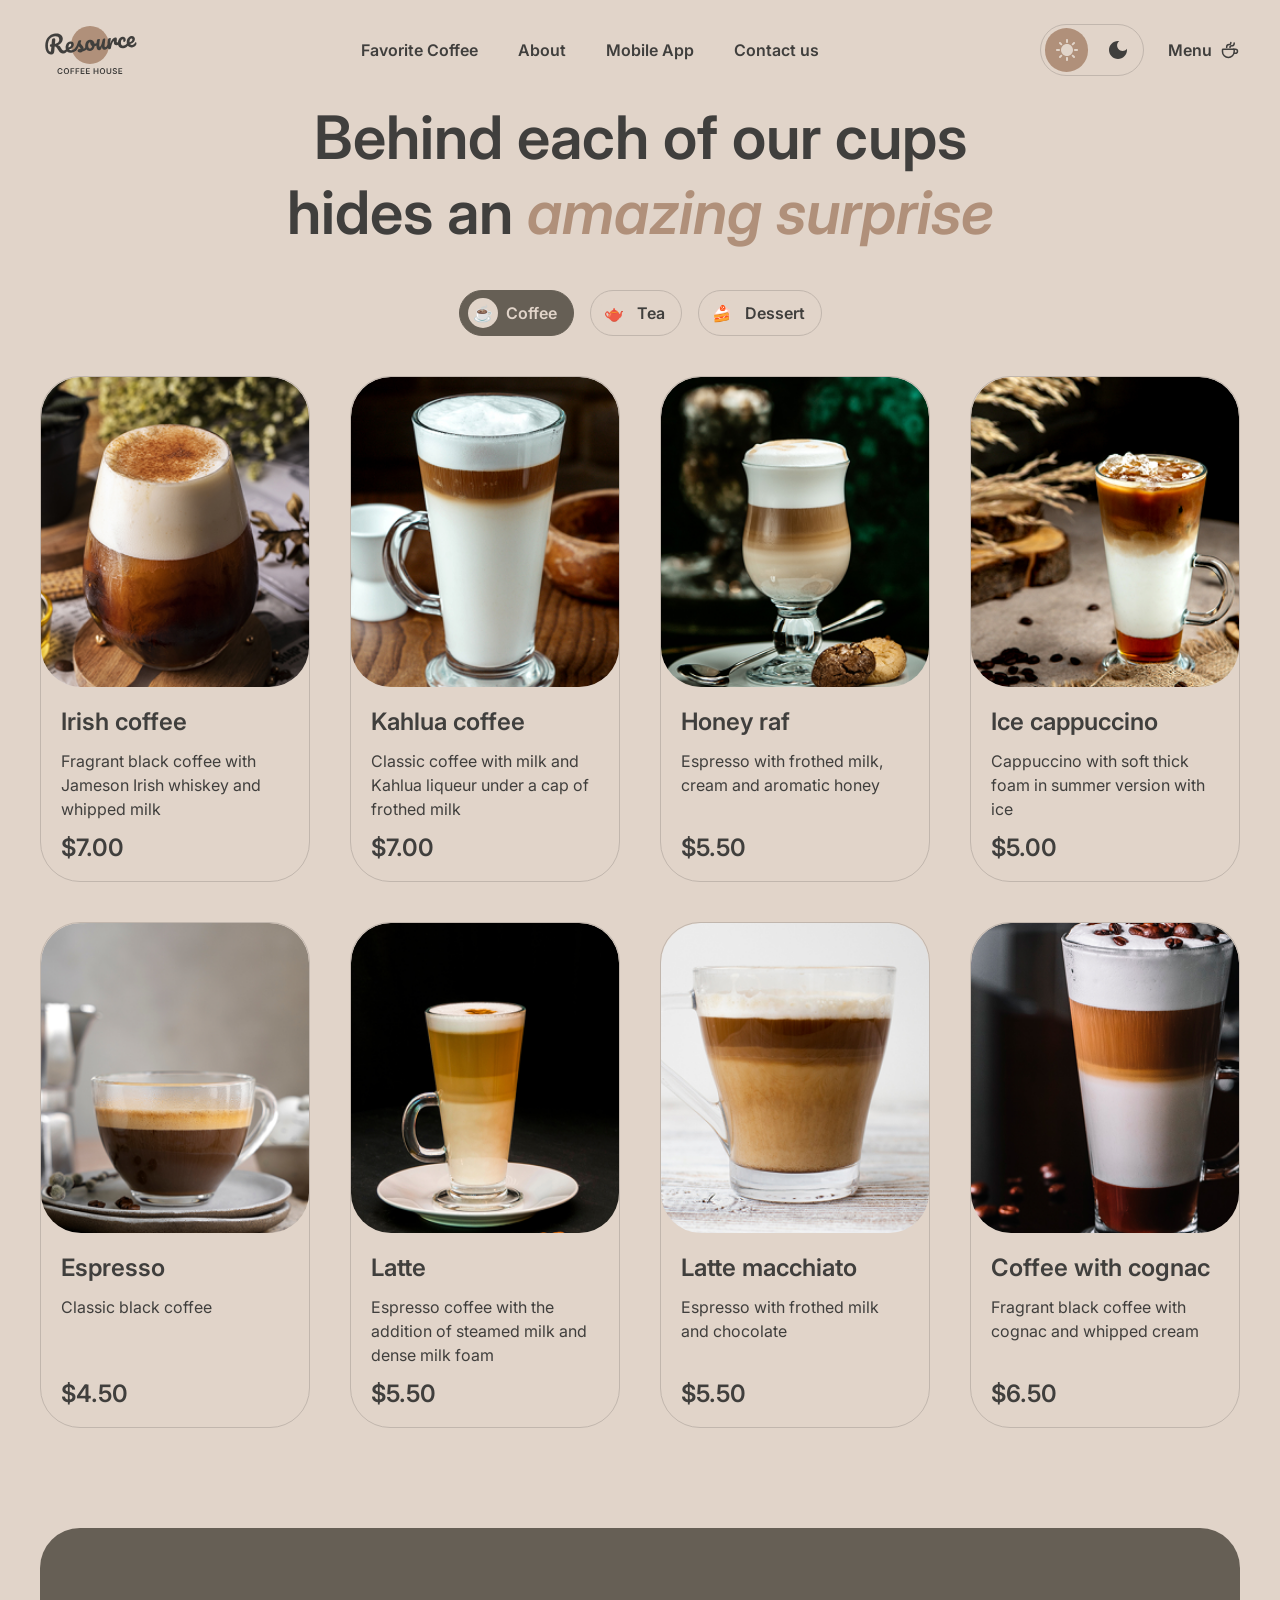
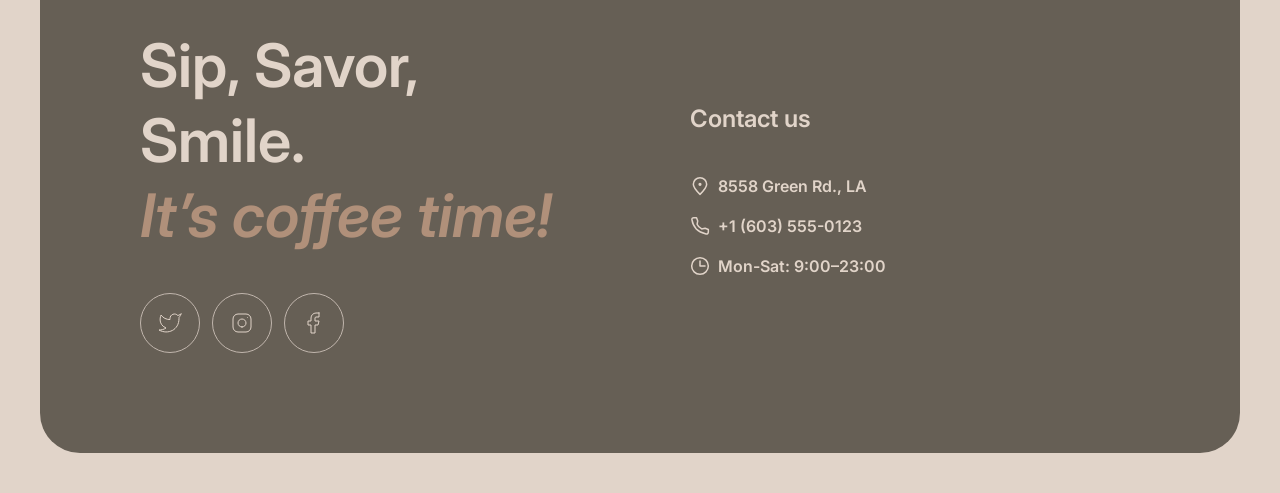
==== menu/index.html @ 8e126463 "feat: update LP part 1" ====
<!DOCTYPE html>
<html lang="en">

<head>
  <meta charset="UTF-8">
  <meta name="viewport" content="width=device-width, initial-scale=1.0">
  <link rel="icon" href="../assets/icons/coffee-cup.svg" type="image/svg+xml">
  <title>Coffee House | Menu</title>
  <link rel="preconnect" href="https://fonts.googleapis.com">
  <link rel="preconnect" href="https://fonts.gstatic.com" crossorigin>
  <link href="https://fonts.googleapis.com/css2?family=Inter:ital,wght@0,400;0,600;1,600&display=swap" rel="stylesheet">

  <link rel="stylesheet" href="../css/global.css">
  <link rel="stylesheet" href="../css/style.css">
  <link rel="stylesheet" href="../css/tablet.css">
  <link rel="stylesheet" href="../css/mobile.css">
</head>

<body>
  <header class="header">
    <div class="header__inner container">
      <a href="../index.html" aria-label="Coffee House home" class="logo">
        <img src="../assets/icons/logo.svg" alt="Coffee House" class="logo__img logo__img--light">
        <img src="../assets/icons/logo-dark.svg" alt="Coffee House" class="logo__img logo__img--dark">
      </a>
      <nav class="nav">
        <ul class="nav__list">
          <li class="nav__item">
            <a href="../index.html#favorite-coffee" class="nav__link">
              Favorite Coffee
            </a>
          </li>
          <li class="nav__item">
            <a href="../index.html#about" class="nav__link">
              About
            </a>
          </li>

          <li class="nav__item">
            <a href="../index.html#mobile-app" class="nav__link">
              Mobile App
            </a>
          </li>

          <li class="nav__item">
            <a href="#contacts" class="nav__link">
              Contact us
            </a>
          </li>
        </ul>
      </nav>
      <div class="header__actions">
        <button class="theme-switcher" type="button" aria-label="Switch theme">
          <span class="theme-switcher__item theme-switcher__item--sun">
            <img class="theme-switcher__sun" src="../assets/icons/sun.svg" alt="">
          </span>

          <span class="theme-switcher__item theme-switcher__item--moon">
            <img class="theme-switcher__moon" src="../assets/icons/moon.svg" alt="">
          </span>
        </button>

        <button class="burger" type="button" aria-label="Open menu">
          <span class="burger__line"></span>
          <span class="burger__line"></span>
        </button>
        <div class="menu-link menu-link--current">
          <span>Menu</span>
          <img src="../assets/icons/coffee-cup.svg" alt="" class="menu-link__icon">
        </div>
      </div>


    </div>
  </header>

  <main>
    <section class="menu">
      <div class="container menu__inner">
        <h1 class="menu__title">
          Behind each of our cups
          <br>
          hides an
          <span class="accent">amazing surprise</span>
        </h1>

        <div class="menu__tabs">
          <button class="menu-tab menu-tab--active" type="button">
            <span class="menu-tab__icon">☕</span>
            <span>Coffee</span>
          </button>

          <button class="menu-tab" type="button">
            <span class="menu-tab__icon">🫖</span>
            <span>Tea</span>
          </button>

          <button class="menu-tab" type="button">
            <span class="menu-tab__icon">🍰</span>
            <span>Dessert</span>
          </button>
        </div>

        <div class="menu__cards">
          <article class="menu-card">
            <div class="menu-card__image-box">
              <img class="menu-card__image" src="../assets/images/coffee-1.png" alt="Irish coffee">
            </div>

            <div class="menu-card__description">
              <div class="menu-card__info">
                <h2 class="menu-card__title">Irish coffee</h2>
                <p class="menu-card__text">
                  Fragrant black coffee with Jameson Irish whiskey and whipped milk
                </p>
              </div>

              <p class="menu-card__price">$7.00</p>
            </div>
          </article>

          <article class="menu-card">
            <div class="menu-card__image-box">
              <img class="menu-card__image" src="../assets/images/coffee-2.png" alt="Kahlua coffee">
            </div>

            <div class="menu-card__description">
              <div class="menu-card__info">
                <h2 class="menu-card__title">Kahlua coffee</h2>
                <p class="menu-card__text">
                  Classic coffee with milk and Kahlua liqueur under a cap of frothed milk
                </p>
              </div>

              <p class="menu-card__price">$7.00</p>
            </div>
          </article>

          <article class="menu-card">
            <div class="menu-card__image-box">
              <img class="menu-card__image" src="../assets/images/coffee-3.png" alt="Honey raf">
            </div>

            <div class="menu-card__description">
              <div class="menu-card__info">
                <h2 class="menu-card__title">Honey raf</h2>
                <p class="menu-card__text">
                  Espresso with frothed milk, cream and aromatic honey
                </p>
              </div>

              <p class="menu-card__price">$5.50</p>
            </div>
          </article>

          <article class="menu-card">
            <div class="menu-card__image-box">
              <img class="menu-card__image" src="../assets/images/coffee-4.png" alt="Ice cappuccino">
            </div>

            <div class="menu-card__description">
              <div class="menu-card__info">
                <h2 class="menu-card__title">Ice cappuccino</h2>
                <p class="menu-card__text">
                  Cappuccino with soft thick foam in summer version with ice
                </p>
              </div>

              <p class="menu-card__price">$5.00</p>
            </div>
          </article>

          <article class="menu-card">
            <div class="menu-card__image-box">
              <img class="menu-card__image" src="../assets/images/coffee-5.png" alt="Espresso">
            </div>

            <div class="menu-card__description">
              <div class="menu-card__info">
                <h2 class="menu-card__title">Espresso</h2>
                <p class="menu-card__text">
                  Classic black coffee
                </p>
              </div>

              <p class="menu-card__price">$4.50</p>
            </div>
          </article>

          <article class="menu-card">
            <div class="menu-card__image-box">
              <img class="menu-card__image" src="../assets/images/coffee-6.png" alt="Latte">
            </div>

            <div class="menu-card__description">
              <div class="menu-card__info">
                <h2 class="menu-card__title">Latte</h2>
                <p class="menu-card__text">
                  Espresso coffee with the addition of steamed milk and dense milk foam
                </p>
              </div>

              <p class="menu-card__price">$5.50</p>
            </div>
          </article>

          <article class="menu-card">
            <div class="menu-card__image-box">
              <img class="menu-card__image" src="../assets/images/coffee-7.png" alt="Latte macchiato">
            </div>

            <div class="menu-card__description">
              <div class="menu-card__info">
                <h2 class="menu-card__title">Latte macchiato</h2>
                <p class="menu-card__text">
                  Espresso with frothed milk and chocolate
                </p>
              </div>

              <p class="menu-card__price">$5.50</p>
            </div>
          </article>

          <article class="menu-card">
            <div class="menu-card__image-box">
              <img class="menu-card__image" src="../assets/images/coffee-8.png" alt="Coffee with cognac">
            </div>

            <div class="menu-card__description">
              <div class="menu-card__info">
                <h2 class="menu-card__title">Coffee with cognac</h2>
                <p class="menu-card__text">
                  Fragrant black coffee with cognac and whipped cream
                </p>
              </div>

              <p class="menu-card__price">$6.50</p>
            </div>
          </article>
        </div>
        <button class="menu__refresh" type="button" aria-label="Show more products">
          <img class="menu__refresh-icon" src="../assets/icons/refresh.svg" alt="">
        </button>
      </div>
    </section>
  </main>

  <footer class="contacts" id="contacts">
    <div class="container">
      <div class="contacts__inner">
        <div class="contacts__offer">
          <h2 class="contacts__title">
            Sip, Savor, Smile.
            <span class="accent">It’s coffee time!</span>
          </h2>

          <div class="contacts__socials">
            <a class="social-button" href="#" aria-label="Twitter">
              <img src="../assets/icons/twitter.svg" alt="">
            </a>

            <a class="social-button" href="#" aria-label="Instagram">
              <img src="../assets/icons/instagram.svg" alt="">
            </a>

            <a class="social-button" href="#" aria-label="Facebook">
              <img src="../assets/icons/facebook.svg" alt="">
            </a>
          </div>
        </div>

        <div class="contacts__info">
          <h3 class="contacts__subtitle">
            Contact us
          </h3>

          <div class="contacts__list">
            <a class="contacts__link" href="https://maps.google.com/?q=8558+Green+Rd+LA" target="_blank"
              rel="noopener noreferrer">
              <img class="contacts__icon" src="../assets/icons/pin-alt.svg" alt="">
              <span>8558 Green Rd., LA</span>
            </a>

            <a class="contacts__link" href="tel:+16035550123">
              <img class="contacts__icon" src="../assets/icons/phone.svg" alt="">
              <span>+1 (603) 555-0123</span>
            </a>

            <p class="contacts__schedule">
              <img class="contacts__icon" src="../assets/icons/clock.svg" alt="">
              <span>Mon-Sat: 9:00–23:00</span>
            </p>
          </div>
        </div>
      </div>
    </div>
  </footer>

  <script src="../js/main.js"></script>
</body>

</html>
---- css/global.css ----
:root {
  /* Text */
  --color-text-primary: #403f3d;
  --color-text-inverse: #e1d4c9;
  --color-text-accent: #b0907a;

  /* Background */
  --color-bg-page: #e1d4c9;
  --color-bg-container: #665f55;
  --color-bg-overlay: rgb(64 63 61 / 80%);

  /* Border */
  --color-border-primary: #c1b6ad;
  --color-border-inverse: #665f55;
}

[data-theme='dark'] {
  --color-text-primary: #e1d4c9;
  --color-text-inverse: #e1d4c9;
  --color-text-accent: #b0907a;

  --color-bg-page: #292826;
  --color-bg-container: #403f3d;
  --color-bg-overlay: rgb(41 40 38 / 80%);

  --color-border-primary: #665f55;
  --color-border-inverse: #c1b6ad;
}

* {
  box-sizing: border-box;
}

html {
  scroll-behavior: smooth;
}

body {
  margin: 0;
  font-family: 'Inter', sans-serif;
  font-size: 16px;
  font-weight: 400;
  line-height: 150%;
  color: var(--color-text-primary);
  background-color: var(--color-bg-page);
}

img {
  display: block;
  max-width: 100%;
}

a {
  color: inherit;
  text-decoration: none;
}

ul {
  margin: 0;
  padding: 0;
  list-style: none;
}

.container {
  width: 100%;
  max-width: 1440px;
  margin: 0 auto;
  padding: 0 40px;
}
---- css/style.css ----
.header {
  padding-block: 20px;
}

.header__inner {
  display: flex;
  align-items: center;
}

.logo {
  display: block;
}

.logo__img {
  display: block;
  height: 60px;
  width: auto;
}

.logo__img--dark {
  display: none;
}

[data-theme='dark'] .logo__img--light {
  display: none;
}

[data-theme='dark'] .logo__img--dark {
  display: block;
}

.nav {
  flex: 1;
  display: flex;
  justify-content: center;
}

.nav__list {
  display: flex;
  align-items: center;
  gap: 40px;
}

.nav__link,
.menu-link {
  font-size: 16px;
  font-weight: 600;
  line-height: 150%;
  letter-spacing: 0;
}

.menu-link {
  display: flex;
  align-items: center;
  gap: 8px;
  white-space: nowrap;
}

.menu-link__icon {
  display: block;
  width: 20px;
  height: auto;
}

.hero__inner {
  min-height: 644px;
  padding: 100px;
  border-radius: 40px;
  background-image: url('../assets/images/hero.jpg');
  background-size: cover;
  background-position: center;
  background-repeat: no-repeat;
}

.hero__content {
  display: flex;
  flex-direction: column;
  align-items: flex-start;
  max-width: 530px;
  gap: 40px;
}

.hero__button {
  display: flex;
  align-items: center;
  justify-content: center;
  width: 200px;
  height: 64px;
  border-radius: 100px;
  font-size: 16px;
  font-weight: 600;
  line-height: 150%;
  color: var(--color-text-primary);
  background-color: var(--color-bg-page);
}

.hero__title {
  margin: 0;
  font-size: 72px;
  font-weight: 600;
  line-height: 105%;
  color: var(--color-text-inverse);
}

.accent {
  font-style: italic;
  color: var(--color-text-accent);
}

.hero__text {
  margin: 0;
  font-size: 16px;
  font-weight: 400;
  line-height: 150%;
  color: var(--color-text-inverse);
}

.favorite-coffee {
  padding-top: 100px;
}

.favorite-coffee__inner {
  display: flex;
  flex-direction: column;
  gap: 40px;
}

.favorite-coffee__title {
  margin: 0;
  text-align: center;
  font-size: 60px;
  font-weight: 600;
  line-height: 125%;
  color: var(--color-text-primary);
}


.slider {
  display: flex;
  align-items: center;
  justify-content: space-between;
}

.slider__content {
  display: flex;
  flex-direction: column;
  align-items: center;
  gap: 20px;
}

.slider__image {
  display: block;
  width: 480px;
  height: 480px;
  object-fit: contain;
}

.slider__info {
  display: flex;
  flex-direction: column;
  align-items: center;
  gap: 16px;
  max-width: 480px;
  text-align: center;
}

.slider__title {
  margin: 0;
  font-size: 24px;
  font-weight: 600;
  line-height: 125%;
}

.slider__description {
  margin: 0;
  font-size: 16px;
  font-weight: 400;
  line-height: 150%;
}

.slider__price {
  margin: 0;
  font-size: 24px;
  font-weight: 600;
  line-height: 125%;
}

.slider__button {
  display: flex;
  align-items: center;
  justify-content: center;
  width: 60px;
  height: 60px;
  padding: 0;
  flex-shrink: 0;
  border: 1px solid var(--color-border-inverse);
  border-radius: 50%;
  color: var(--color-text-primary);
  background-color: transparent;
  cursor: pointer;
}

.slider__button--next .slider__arrow {
  transform: rotate(180deg);
}


.slider__controls {
  display: flex;
  justify-content: center;
  gap: 12px;
}

.slider__control {
  display: block;
  width: 40px;
  height: 4px;
  border-radius: 100px;
  background-color: var(--color-border-primary);
}

.slider__control--active {
  background-color: var(--color-border-inverse);
}

.about {
  padding-top: 100px;
}

.about__inner {
  display: flex;
  flex-direction: column;
  gap: 40px;
}

.about__title {
  margin: 0;
  font-size: 60px;
  font-weight: 600;
  line-height: 125%;
  color: var(--color-text-primary);
}

.about__images {
  display: flex;
  gap: 40px;
  width: 100%;
  max-width: 1360px;
}

.about__column {
  display: flex;
  flex: 1;
  flex-direction: column;
  gap: 40px;
}

.about__image-box {
  overflow: hidden;
  width: 100%;
  border-radius: 20px;
}

.about__image-box--large {
  height: 590px;
}

.about__image-box--small {
  height: 430px;
}

.about__image {
  width: 100%;
  height: 100%;
  object-fit: cover;
}

.mobile-app {
  padding-top: 100px;
}

.mobile-app__inner {
  display: flex;
  justify-content: space-between;
  align-items: center;
  gap: 100px;
}

.mobile-app__offer {
  display: flex;
  flex: 1;
  flex-direction: column;
  gap: 40px;
  min-width: 0;
}

.mobile-app__screens {
  flex: 1;
  min-width: 0;
}

.mobile-app__image {
  display: block;
  width: 100%;
  height: auto;
}

.mobile-app__title {
  margin: 0;
  font-size: 60px;
  font-weight: 600;
  line-height: 125%;
  color: var(--color-text-primary);
}


.mobile-app__text {
  margin: 0;
  font-size: 16px;
  font-weight: 400;
  line-height: 150%;
  color: var(--color-text-primary);
}

.mobile-app__buttons {
  display: flex;
  gap: 20px;
}

.store-button {
  display: flex;
  align-items: center;
  gap: 8px;
  width: 200px;
  height: 64px;
  padding: 12px 20px;
  border: 1px solid var(--color-border-inverse);
  border-radius: 100px;
  color: var(--color-text-primary);
  background-color: transparent;
}

.store-button__icon {
  width: 36px;
  height: 36px;
}

.store-button__text {
  display: flex;
  flex-direction: column;
}

.store-button__caption {
  font-size: 10px;
  font-weight: 600;
  line-height: 140%;
}

.store-button__name {
  font-size: 16px;
  font-weight: 600;
  line-height: 150%;
}


.contacts {
  padding-top: 100px;
  padding-bottom: 40px;
}

.contacts__inner {
  display: flex;
  align-items: center;
  gap: 100px;
  padding: 100px;
  border-radius: 40px;
  background-color: var(--color-bg-container);
}

.contacts__offer {
  display: flex;
  flex: 1;
  flex-direction: column;
  gap: 40px;
  min-width: 0;
}

.contacts__title {
  margin: 0;
  font-size: 60px;
  font-weight: 600;
  line-height: 125%;
  color: var(--color-text-inverse);
}

.contacts__title .accent {
  display: block;
}

.contacts__socials {
  display: flex;
  gap: 12px;
}

.social-button {
  display: flex;
  align-items: center;
  justify-content: center;
  width: 60px;
  height: 60px;
  border: 1px solid var(--color-border-primary);
  border-radius: 50%;
  background-color: transparent;
}

.social-button img {
  display: block;
  width: 24px;
  height: 24px;
}

.contacts__info {
  display: flex;
  flex: 1;
  flex-direction: column;
  gap: 40px;
  min-width: 0;
}

.contacts__subtitle {
  margin: 0;
  font-size: 24px;
  font-weight: 600;
  line-height: 125%;
  color: var(--color-text-inverse);
}

.contacts__list {
  display: flex;
  flex-direction: column;
  align-items: flex-start;
  gap: 16px;
}

.contacts__link,
.contacts__schedule {
  display: flex;
  align-items: center;
  gap: 8px;
  margin: 0;
  font-size: 16px;
  font-weight: 600;
  line-height: 150%;
  color: var(--color-text-inverse);
}

.contacts__icon {
  display: block;
  width: 20px;
  height: 20px;
  flex-shrink: 0;
}


.header__actions {
  display: flex;
  align-items: center;
  gap: 24px;
}

.theme-switcher {
  display: flex;
  align-items: center;
  width: 104px;
  height: 52px;
  padding: 4px;
  gap: 8px;
  border: 1px solid var(--color-border-primary);
  border-radius: 100px;
  background-color: transparent;
  cursor: pointer;
}



.theme-switcher__item {
  display: flex;
  align-items: center;
  justify-content: center;

  width: 44px;
  height: 44px;

  border-radius: 100px;
}

.theme-switcher__item--sun {
  background-color: var(--color-text-accent);
}

[data-theme='dark'] .theme-switcher__item--sun {
  background-color: transparent;
}

[data-theme='dark'] .theme-switcher__item--moon {
  background-color: var(--color-text-accent);
}

.theme-switcher__sun {
  width: 22px;
  height: 22px;
}

.theme-switcher__moon {
  width: 18px;
  height: 18px;
}

.burger {
  display: none;
  align-items: center;
  justify-content: center;
  flex-direction: column;
  gap: 8px;
  width: 44px;
  height: 44px;
  padding: 0;
  border: 1px solid var(--color-border-inverse);
  border-radius: 100px;
  background-color: transparent;
  cursor: pointer;
}

.burger__line {
  display: block;
  width: 18px;
  height: 1px;
  background-color: var(--color-text-primary);
}

.menu__inner {
  display: flex;
  flex-direction: column;
  align-items: center;
  gap: 40px;
}


.menu__refresh {
  display: none;
}

.menu__title {
  max-width: 800px;
  margin: 0;
  font-size: 60px;
  font-weight: 600;
  line-height: 125%;
  text-align: center;
  color: var(--color-text-primary);
}

.menu__tabs {
  display: flex;
  align-items: center;
  justify-content: center;
  gap: 16px;
}

.menu-tab {
  display: flex;
  align-items: center;
  gap: 8px;
  height: 46px;
  padding: 8px 16px 8px 8px;
  border: 1px solid var(--color-border-primary);
  border-radius: 100px;
  font-family: inherit;
  font-size: 16px;
  font-weight: 600;
  line-height: 150%;
  color: var(--color-text-primary);
  background-color: transparent;
  cursor: pointer;
}

.menu-tab--active {
  color: var(--color-text-inverse);
  background-color: var(--color-bg-container);
  border-color: var(--color-bg-container);
}

.menu-tab__icon {
  display: flex;
  align-items: center;
  justify-content: center;
  width: 30px;
  height: 30px;
  flex-shrink: 0;
  border-radius: 50%;
  background-color: var(--color-bg-page);
}


.menu__cards {
  display: grid;
  grid-template-columns: repeat(4, 1fr);
  gap: 40px;
  width: 100%;
  max-width: 1360px;
}

.menu-card {
  overflow: hidden;
  width: 100%;
  height: 506px;
  border: 1px solid var(--color-border-primary);
  border-radius: 40px;
}

.menu-card__image-box {
  overflow: hidden;
  width: 100%;
  height: 310px;
  border-radius: 40px;
}

.menu-card__image {
  width: 100%;
  height: 100%;
  object-fit: cover;
  transform: scale(1.1);
  transition: transform 0.5s ease;
}

.menu-card__description {
  display: flex;
  flex-direction: column;
  justify-content: space-between;
  height: 196px;
  padding: 20px;
}

.menu-card:hover .menu-card__image {
  transform: scale(1);
}

.menu-card__info {
  display: flex;
  flex-direction: column;
  gap: 12px;
}

.menu-card__title,
.menu-card__price {
  margin: 0;
  font-size: 24px;
  font-weight: 600;
  line-height: 125%;
  color: var(--color-text-primary);
}

.menu-card__text {
  margin: 0;
  font-size: 16px;
  font-weight: 400;
  line-height: 150%;
  color: var(--color-text-primary);
}


.nav__link,
.menu-link,
.hero__button,
.menu-tab,
.store-button,
.slider__button,
.social-button,
.contacts__link,
.theme-switcher__item {
  transition:
    color 0.3s ease,
    background-color 0.3s ease,
    border-color 0.3s ease;
}

.hero__button-icon {
  width: 20px;
  height: 20px;

  opacity: 0;
  transform: translateX(-4px);

  transition:
    opacity 0.3s ease,
    transform 0.3s ease;
}

.hero__button:hover .hero__button-icon {
  opacity: 1;
  transform: translateX(0);
}

.nav__link,
.menu-link,
.contacts__link {
  position: relative;
}

.nav__link::after,
.menu-link::after,
.contacts__link::after {
  content: '';
  position: absolute;
  right: 0;
  bottom: -4px;
  left: 0;

  height: 2px;

  background-color: currentColor;

  transform: scaleX(0);
  transform-origin: center;
  transition: transform 0.3s ease;
}

.nav__link:hover::after,
.menu-link:hover::after,
.contacts__link:hover::after {
  transform: scaleX(1);
}


.store-button__icon {
  transition: filter 0.3s ease;
}

[data-theme='dark'] .store-button__icon {
  filter: brightness(0) saturate(100%) invert(91%) sepia(11%) saturate(335%) hue-rotate(344deg) brightness(94%) contrast(88%);
}

/* hover */

.hero__button:hover {
  gap: 8px;
}

.menu-tab:not(.menu-tab--active):hover {
  color: var(--color-text-inverse);
  background-color: var(--color-bg-container);
  border-color: var(--color-bg-container);
}

.store-button:hover {
  color: var(--color-text-inverse);
  background-color: var(--color-bg-container);
  border-color: var(--color-bg-container);
}


.slider__button:hover {
  color: var(--color-text-inverse);
  background-color: var(--color-bg-container);
  border-color: var(--color-bg-container);
}

.social-button:hover {
  background-color: var(--color-bg-page);
  border-color: var(--color-bg-page);
}

.social-button img {
  transition: filter 0.3s ease;
}

.social-button:hover img {
  filter: brightness(0) saturate(100%) invert(22%) sepia(5%) saturate(364%) hue-rotate(5deg) brightness(94%) contrast(88%);
}

.store-button:hover .store-button__icon {
  filter: brightness(0) saturate(100%) invert(91%) sepia(11%) saturate(335%) hue-rotate(344deg) brightness(94%) contrast(88%);
}
---- css/tablet.css ----
@media (max-width: 768px) {

  .nav,
  .menu-link {
    display: none;
  }

  .header__inner {
    justify-content: space-between;
  }

  .header__actions {
    gap: 24px;
  }

  .burger {
    display: flex;
  }

  .hero__inner {
    min-height: 644px;
    padding: 100px 60px;
  }

  .hero__content {
    max-width: 530px;
  }

  .about__images {
    flex-direction: column;
    gap: 40px;
  }

  .about__column {
    width: 100%;
  }

  .about__image-box--small {
    display: none;
  }

  .about__image-box--large {
    width: 100%;
    height: 590px;
  }


  .mobile-app__inner {
    flex-direction: column;
    align-items: stretch;
    gap: 100px;
  }

  .mobile-app__offer {
    width: 100%;
  }

  .mobile-app__buttons {
    width: 420px;
  }

  .mobile-app__screens {
    display: flex;
    justify-content: center;
    width: 100%;
  }

  .mobile-app__image {
    width: 630px;
    height: 630px;
    max-width: 100%;
  }

  .contacts__inner {
    flex-direction: column;
    align-items: flex-start;
    gap: 100px;
    padding: 100px 60px;
  }

  .contacts__offer,
  .contacts__info {
    width: 100%;
  }

  .contacts__link,
  .contacts__schedule {
    gap: 4px;
  }

  .menu__cards {
    grid-template-columns: repeat(2, 310px);
    justify-content: center;
    gap: 40px;
  }

  .menu-card:nth-child(n + 5) {
    display: none;
  }

  .menu__refresh {
    display: flex;
    align-items: center;
    justify-content: center;
    width: 60px;
    height: 60px;
    padding: 0;
    border: 1px solid var(--color-border-inverse);
    border-radius: 100px;
    background-color: transparent;
    cursor: pointer;
  }

  .menu__refresh-icon {
    width: 20px;
    height: 20px;
  }
}
---- css/mobile.css ----
@media (max-width: 380px) {
  .container {
    padding-right: 16px;
    padding-left: 16px;
  }

  .header__actions {
    gap: 8px;
  }

  .hero__inner {
    min-height: 552px;
    padding: 60px 16px;
    border-radius: 40px;
  }

  .hero__content {
    max-width: 316px;
    gap: 40px;
  }

  .hero__title {
    font-size: 42px;
    font-weight: 600;
    line-height: 115%;
  }

  .hero__text {
    font-size: 16px;
    font-weight: 400;
    line-height: 150%;
  }

  .hero__button {
    width: 200px;
    height: 64px;
  }


  .favorite-coffee__title {
    font-size: 32px;
    line-height: 125%;
  }

  .slider {
    width: 100%;
  }

  .slider__button {
    display: none;
  }

  .slider__content {
    width: 100%;
    gap: 20px;
  }

  .slider__image {
    width: 348px;
    height: 348px;
  }

  .slider__info {
    width: 100%;
    max-width: 348px;
    gap: 16px;
  }

  .slider__title,
  .slider__price {
    font-size: 24px;
    font-weight: 600;
    line-height: 125%;
  }

  .slider__description {
    font-size: 16px;
    font-weight: 400;
    line-height: 150%;
  }

  .slider__controls {
    gap: 12px;
  }

  .about__title {
    font-size: 32px;
    line-height: 125%;
  }

  .about__images {
    width: 100%;
    gap: 40px;
  }

  .about__column {
    width: 100%;
  }

  .about__image-box--small {
    display: none;
  }

  .about__image-box--large {
    width: 100%;
    height: 590px;
    border-radius: 20px;
  }

  .mobile-app__inner {
    flex-direction: column;
    gap: 40px;
  }

  .mobile-app__offer {
    width: 100%;
    gap: 40px;
  }

  .mobile-app__title {
    font-size: 32px;
    line-height: 125%;
  }

  .mobile-app__text {
    font-size: 16px;
    line-height: 150%;
  }

  .mobile-app__buttons {
    flex-direction: column;
    gap: 20px;
    width: 200px;
  }

  .mobile-app__screens {
    width: 100%;
  }

  .mobile-app__image {
    width: 100%;
    height: auto;
  }

  .contacts__inner {
    flex-direction: column;
    align-items: flex-start;
    gap: 40px;

    padding: 60px 16px;
    border-radius: 40px;
  }

  .contacts__offer {
    width: 100%;
    gap: 40px;
  }

  .contacts__title {
    font-size: 32px;
    line-height: 125%;
  }

  .contacts__socials {
    gap: 12px;
  }

  .social-button {
    width: 60px;
    height: 60px;
  }

  .contacts__info {
    width: 100%;
    gap: 40px;
  }

  .contacts__subtitle {
    font-size: 24px;
    line-height: 125%;
  }

  .contacts__list {
    gap: 16px;
  }

  .contacts__link,
  .contacts__schedule {
    gap: 4px;
  }

  .menu__title {
    width: 100%;
    font-size: 32px;
    line-height: 125%;
  }

  .menu__tabs {
    gap: 8px;
  }

  .menu__cards {
    grid-template-columns: 310px;
    justify-content: center;
    gap: 40px;
  }

  .hero__button {
    width: 200px;
    height: 64px;
  }
}
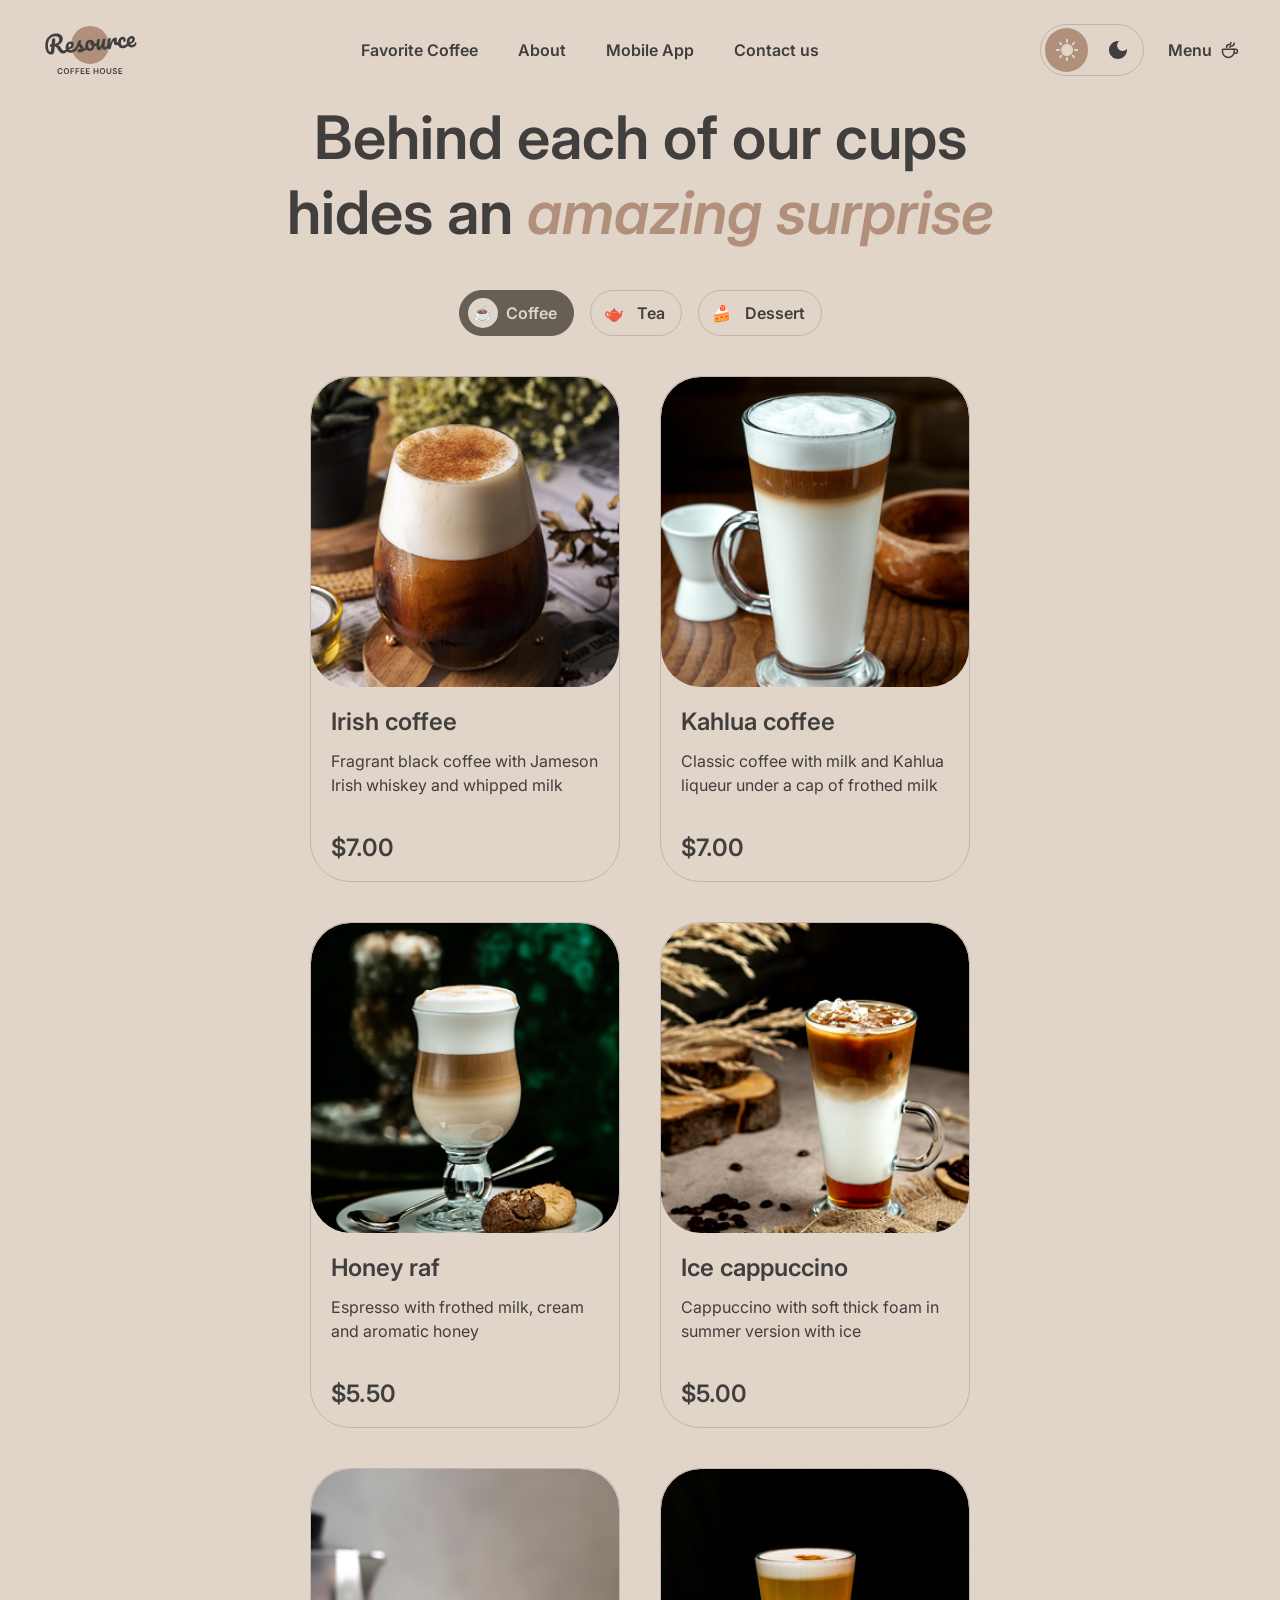
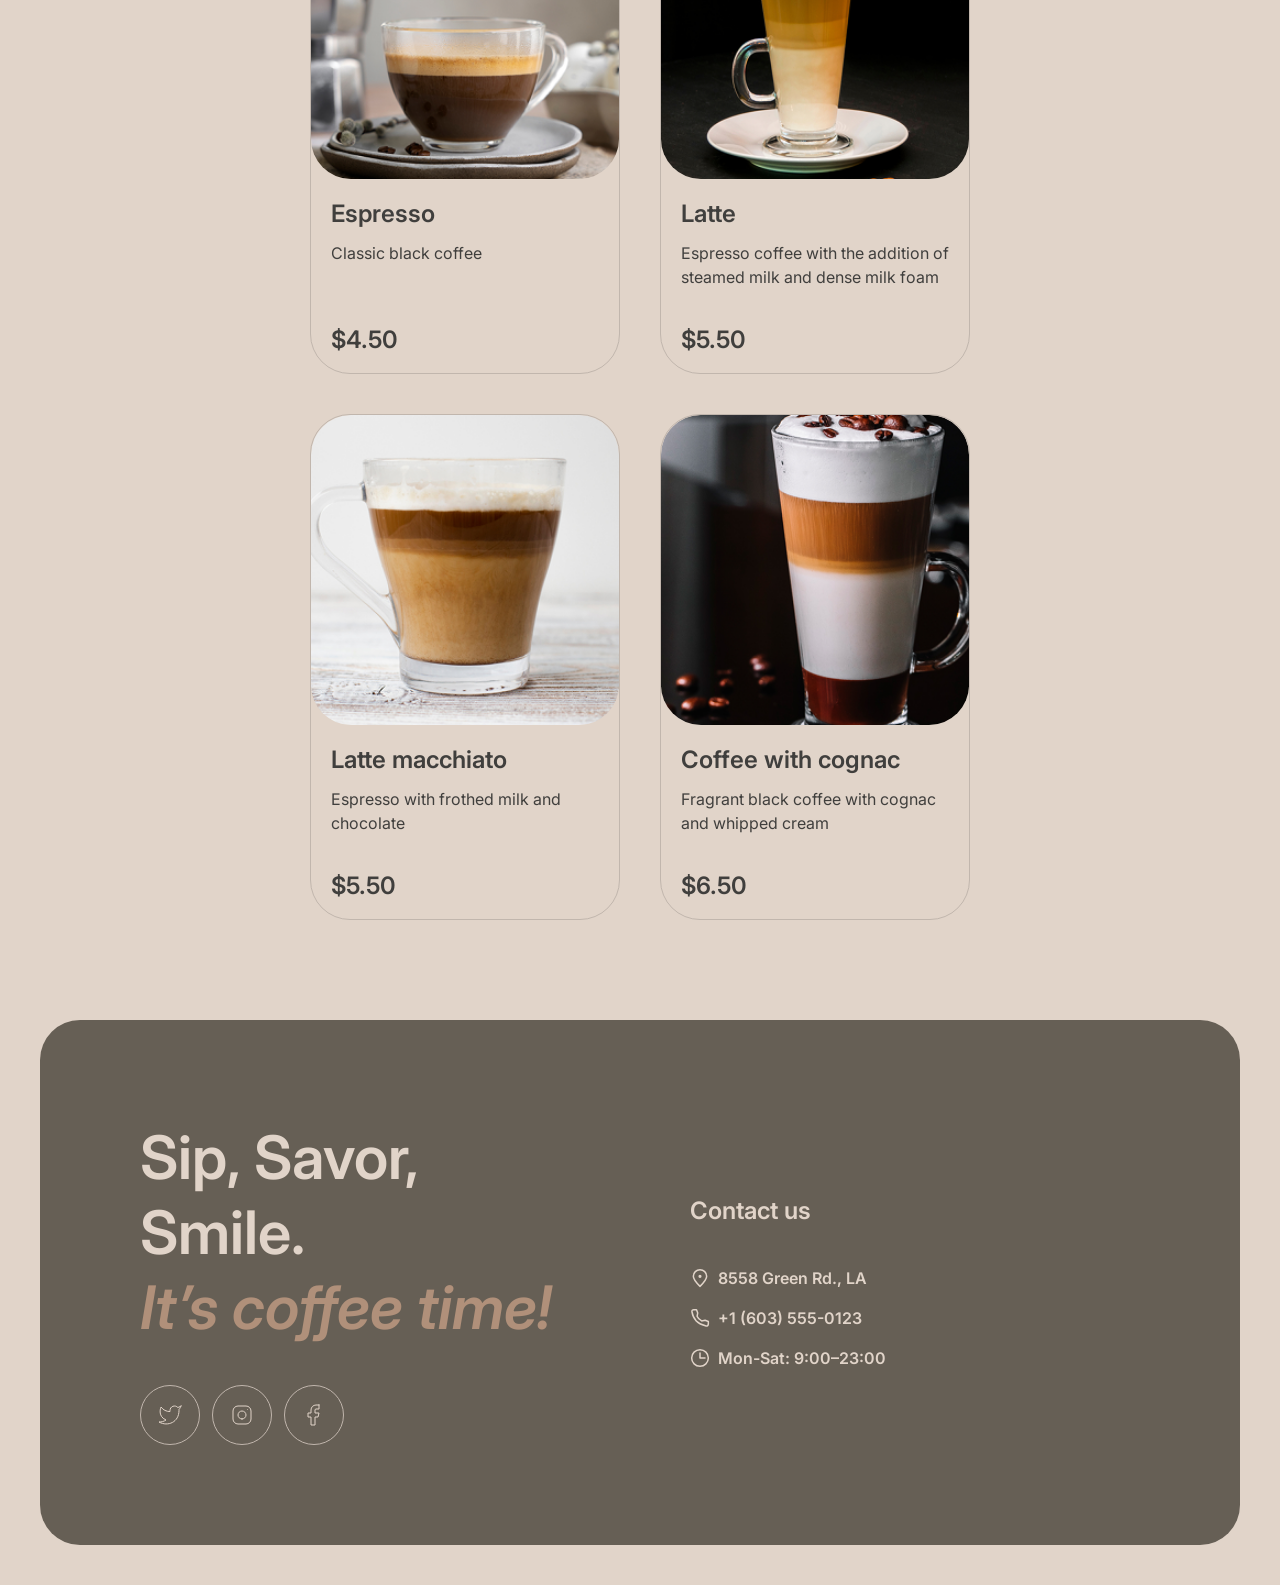
==== commit 12521719: "fix: improve responsive" ====
--- a/menu/index.html
+++ b/menu/index.html
@@ -255,15 +255,18 @@
           </h2>
 
           <div class="contacts__socials">
-            <a class="social-button" href="#" aria-label="Twitter">
+            <a class="social-button" href="https://x.com/" target="_blank" rel="noopener noreferrer"
+              aria-label="Twitter">
               <img src="../assets/icons/twitter.svg" alt="">
             </a>
 
-            <a class="social-button" href="#" aria-label="Instagram">
+            <a class="social-button" href="https://www.instagram.com/" target="_blank" rel="noopener noreferrer"
+              aria-label="Instagram">
               <img src="../assets/icons/instagram.svg" alt="">
             </a>
 
-            <a class="social-button" href="#" aria-label="Facebook">
+            <a class="social-button" href="https://www.facebook.com/" target="_blank" rel="noopener noreferrer"
+              aria-label="Facebook">
               <img src="../assets/icons/facebook.svg" alt="">
             </a>
           </div>
--- a/css/tablet.css
+++ b/css/tablet.css
@@ -1,3 +1,57 @@
+@media (max-width: 1300px) {
+  .menu__cards {
+    grid-template-columns: repeat(2, 310px);
+    justify-content: center;
+  }
+}
+
+@media (max-width: 900px) {
+
+  .nav,
+  .menu-link {
+    display: none;
+  }
+
+  .header__inner {
+    justify-content: space-between;
+  }
+
+  .header__actions {
+    gap: 24px;
+  }
+
+  .burger {
+    display: flex;
+  }
+
+  .mobile-app__buttons {
+    flex-wrap: wrap;
+  }
+}
+
+@media (max-width: 740px) {
+  .menu__cards {
+    grid-template-columns: 310px;
+    justify-content: center;
+  }
+}
+
+@media (max-width: 600px) {
+  .hero__inner {
+    padding: 60px 16px;
+  }
+
+  .hero__content {
+    max-width: 100%;
+  }
+
+  .hero__title {
+    font-size: 42px;
+    line-height: 115%;
+  }
+}
+
+
 @media (max-width: 768px) {
 
   .nav,
@@ -67,8 +121,8 @@
 
   .mobile-app__image {
     width: 630px;
-    height: 630px;
     max-width: 100%;
+    height: auto;
   }
 
   .contacts__inner {
@@ -88,11 +142,11 @@
     gap: 4px;
   }
 
-  .menu__cards {
+  /* .menu__cards {
     grid-template-columns: repeat(2, 310px);
     justify-content: center;
     gap: 40px;
-  }
+  } */
 
   .menu-card:nth-child(n + 5) {
     display: none;
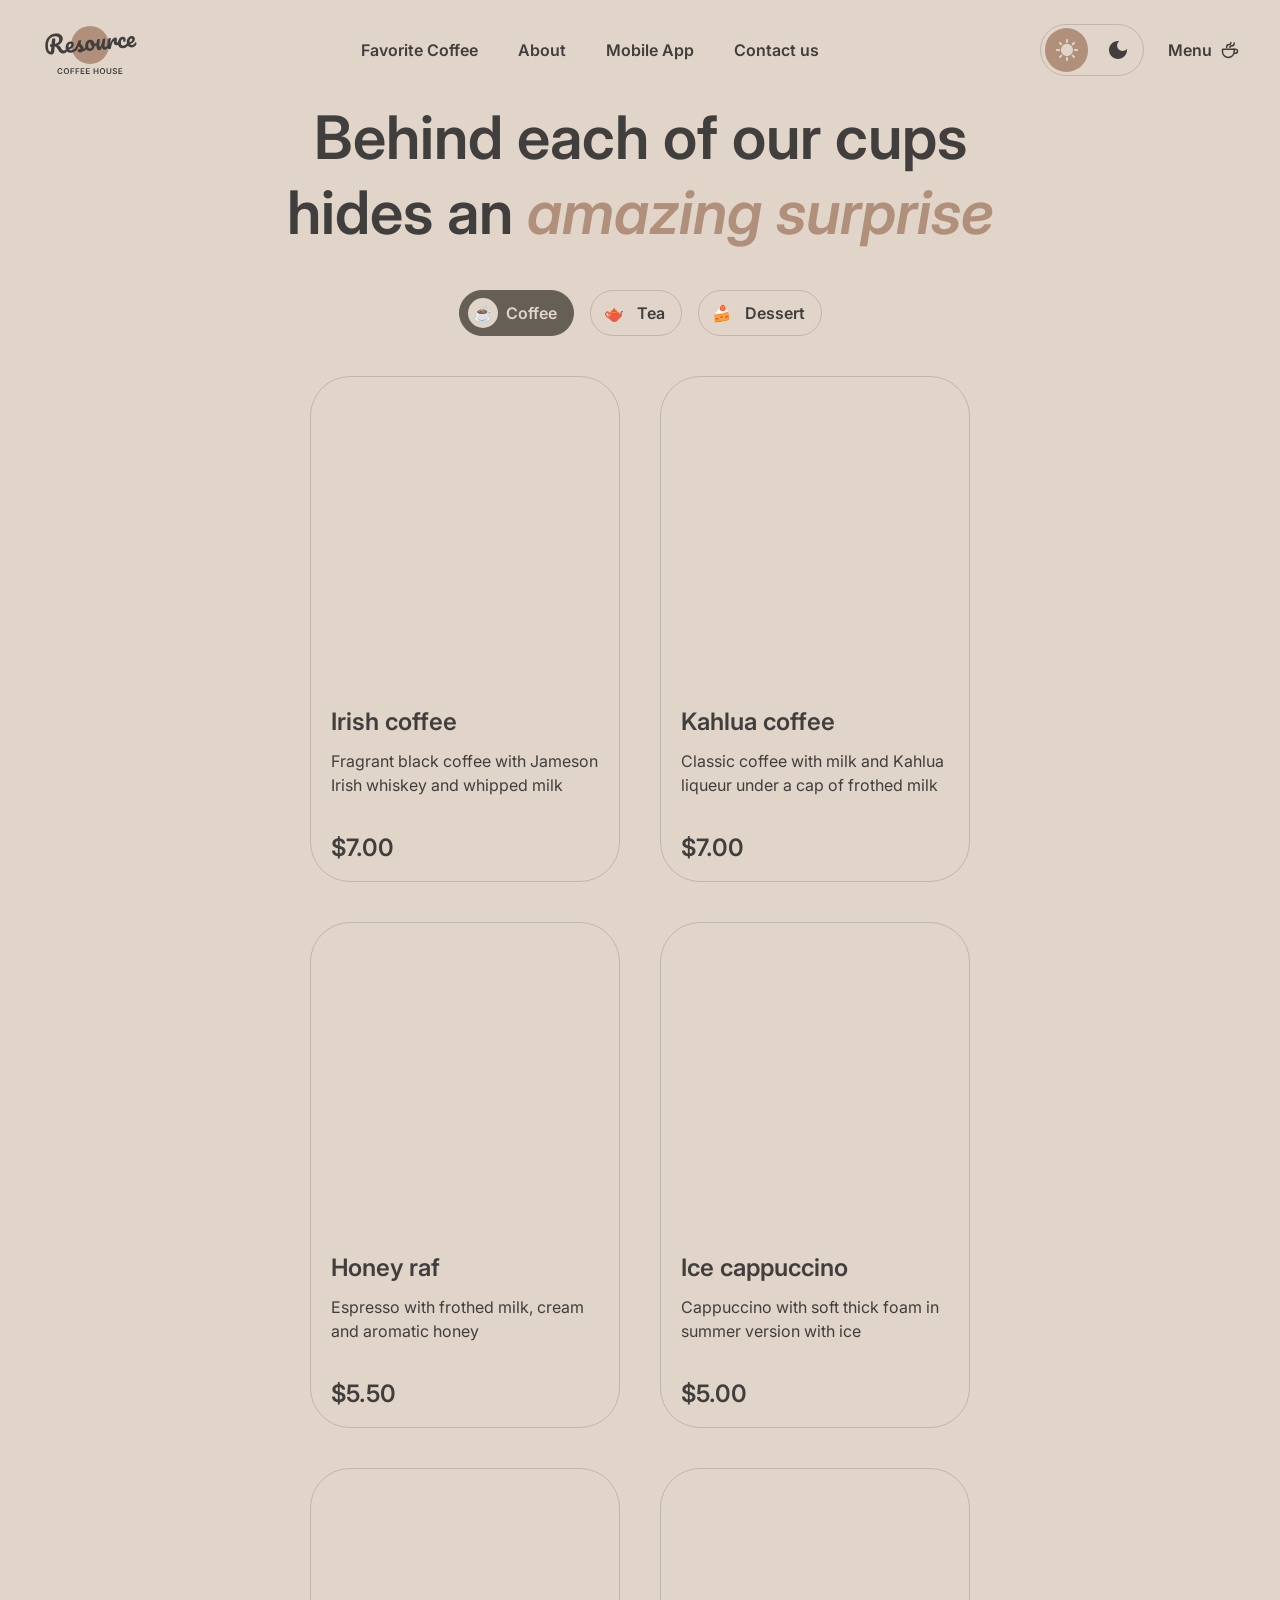
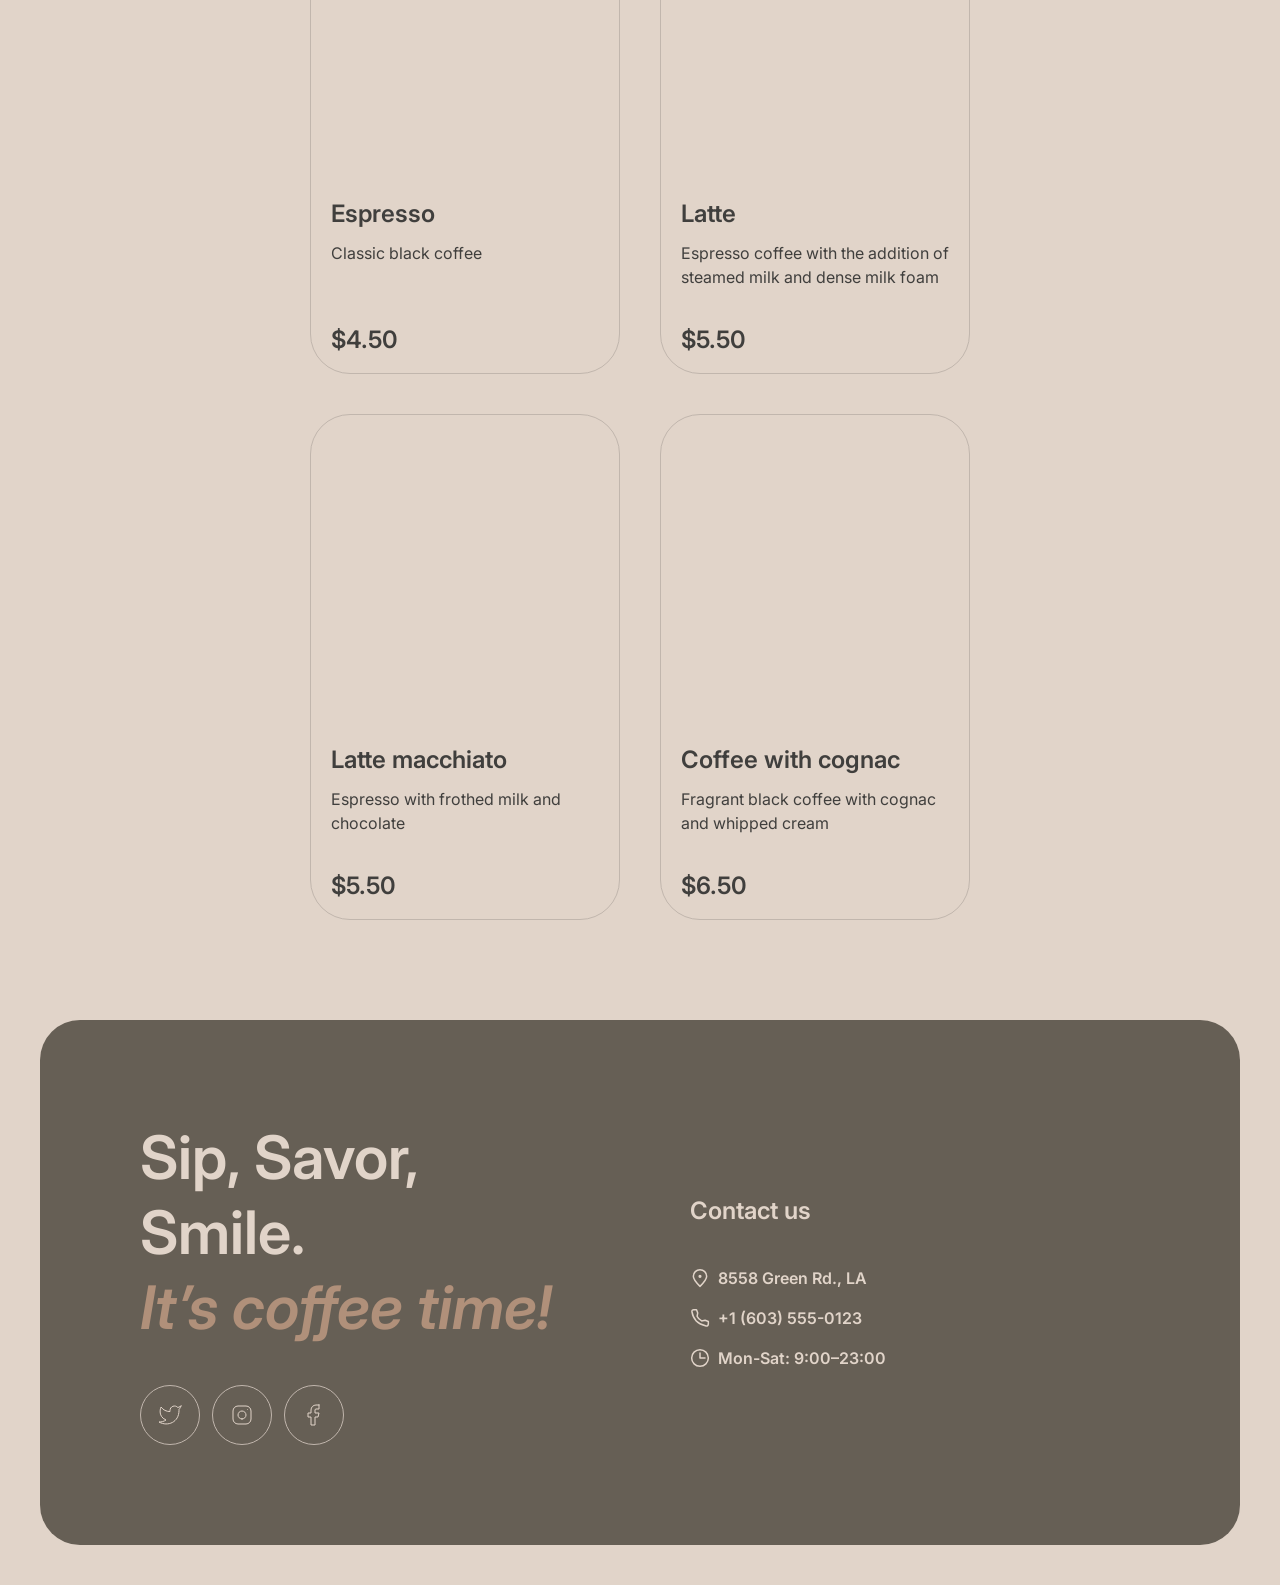
==== commit 14a0b6dc: "feat: landing page completed" ====
--- a/menu/index.html
+++ b/menu/index.html
@@ -69,10 +69,30 @@
           <img src="../assets/icons/coffee-cup.svg" alt="" class="menu-link__icon">
         </div>
       </div>
-
-
     </div>
   </header>
+
+  <div class="mobile-menu">
+    <nav class="mobile-menu__nav">
+      <a href="#favorite-coffee" class="mobile-menu__link">
+        Favorite Coffee
+      </a>
+      <a href="#about" class="mobile-menu__link">
+        About
+      </a>
+      <a href="#mobile-app" class="mobile-menu__link">
+        Mobile App
+      </a>
+      <a href="#contacts" class="mobile-menu__link">
+        Contact us
+      </a>
+      <a href="./menu/" class="mobile-menu__link mobile-menu__link--menu">
+        <span>Menu</span>
+        <img src="./assets/icons/coffee-cup.svg" alt="" class="mobile-menu__icon">
+      </a>
+    </nav>
+  </div>
+
 
   <main>
     <section class="menu">
@@ -85,159 +105,25 @@
         </h1>
 
         <div class="menu__tabs">
-          <button class="menu-tab menu-tab--active" type="button">
+          <button class="menu-tab menu-tab--active" type="button" data-category="coffee">
             <span class="menu-tab__icon">☕</span>
             <span>Coffee</span>
           </button>
 
-          <button class="menu-tab" type="button">
+          <button class="menu-tab" type="button" data-category="tea">
             <span class="menu-tab__icon">🫖</span>
             <span>Tea</span>
           </button>
 
-          <button class="menu-tab" type="button">
+          <button class="menu-tab" type="button" data-category="dessert">
             <span class="menu-tab__icon">🍰</span>
             <span>Dessert</span>
           </button>
         </div>
 
-        <div class="menu__cards">
-          <article class="menu-card">
-            <div class="menu-card__image-box">
-              <img class="menu-card__image" src="../assets/images/coffee-1.png" alt="Irish coffee">
-            </div>
-
-            <div class="menu-card__description">
-              <div class="menu-card__info">
-                <h2 class="menu-card__title">Irish coffee</h2>
-                <p class="menu-card__text">
-                  Fragrant black coffee with Jameson Irish whiskey and whipped milk
-                </p>
-              </div>
-
-              <p class="menu-card__price">$7.00</p>
-            </div>
-          </article>
-
-          <article class="menu-card">
-            <div class="menu-card__image-box">
-              <img class="menu-card__image" src="../assets/images/coffee-2.png" alt="Kahlua coffee">
-            </div>
-
-            <div class="menu-card__description">
-              <div class="menu-card__info">
-                <h2 class="menu-card__title">Kahlua coffee</h2>
-                <p class="menu-card__text">
-                  Classic coffee with milk and Kahlua liqueur under a cap of frothed milk
-                </p>
-              </div>
-
-              <p class="menu-card__price">$7.00</p>
-            </div>
-          </article>
-
-          <article class="menu-card">
-            <div class="menu-card__image-box">
-              <img class="menu-card__image" src="../assets/images/coffee-3.png" alt="Honey raf">
-            </div>
-
-            <div class="menu-card__description">
-              <div class="menu-card__info">
-                <h2 class="menu-card__title">Honey raf</h2>
-                <p class="menu-card__text">
-                  Espresso with frothed milk, cream and aromatic honey
-                </p>
-              </div>
-
-              <p class="menu-card__price">$5.50</p>
-            </div>
-          </article>
-
-          <article class="menu-card">
-            <div class="menu-card__image-box">
-              <img class="menu-card__image" src="../assets/images/coffee-4.png" alt="Ice cappuccino">
-            </div>
-
-            <div class="menu-card__description">
-              <div class="menu-card__info">
-                <h2 class="menu-card__title">Ice cappuccino</h2>
-                <p class="menu-card__text">
-                  Cappuccino with soft thick foam in summer version with ice
-                </p>
-              </div>
-
-              <p class="menu-card__price">$5.00</p>
-            </div>
-          </article>
-
-          <article class="menu-card">
-            <div class="menu-card__image-box">
-              <img class="menu-card__image" src="../assets/images/coffee-5.png" alt="Espresso">
-            </div>
-
-            <div class="menu-card__description">
-              <div class="menu-card__info">
-                <h2 class="menu-card__title">Espresso</h2>
-                <p class="menu-card__text">
-                  Classic black coffee
-                </p>
-              </div>
-
-              <p class="menu-card__price">$4.50</p>
-            </div>
-          </article>
-
-          <article class="menu-card">
-            <div class="menu-card__image-box">
-              <img class="menu-card__image" src="../assets/images/coffee-6.png" alt="Latte">
-            </div>
-
-            <div class="menu-card__description">
-              <div class="menu-card__info">
-                <h2 class="menu-card__title">Latte</h2>
-                <p class="menu-card__text">
-                  Espresso coffee with the addition of steamed milk and dense milk foam
-                </p>
-              </div>
-
-              <p class="menu-card__price">$5.50</p>
-            </div>
-          </article>
-
-          <article class="menu-card">
-            <div class="menu-card__image-box">
-              <img class="menu-card__image" src="../assets/images/coffee-7.png" alt="Latte macchiato">
-            </div>
-
-            <div class="menu-card__description">
-              <div class="menu-card__info">
-                <h2 class="menu-card__title">Latte macchiato</h2>
-                <p class="menu-card__text">
-                  Espresso with frothed milk and chocolate
-                </p>
-              </div>
-
-              <p class="menu-card__price">$5.50</p>
-            </div>
-          </article>
-
-          <article class="menu-card">
-            <div class="menu-card__image-box">
-              <img class="menu-card__image" src="../assets/images/coffee-8.png" alt="Coffee with cognac">
-            </div>
-
-            <div class="menu-card__description">
-              <div class="menu-card__info">
-                <h2 class="menu-card__title">Coffee with cognac</h2>
-                <p class="menu-card__text">
-                  Fragrant black coffee with cognac and whipped cream
-                </p>
-              </div>
-
-              <p class="menu-card__price">$6.50</p>
-            </div>
-          </article>
-        </div>
+        <div class="menu__cards"></div>
+
+
         <button class="menu__refresh" type="button" aria-label="Show more products">
           <img class="menu__refresh-icon" src="../assets/icons/refresh.svg" alt="">
         </button>
@@ -299,7 +185,53 @@
     </div>
   </footer>
 
+  <div class="product-modal" hidden>
+    <div class="product-modal__overlay">
+      <div class="product-modal__content" role="dialog" aria-modal="true" aria-labelledby="product-modal-title">
+        <div class="product-modal__image-box">
+          <img class="product-modal__image" src="" alt="">
+        </div>
+
+        <div class="product-modal__info">
+          <div>
+            <h2 class="product-modal__title" id="product-modal-title"></h2>
+            <p class="product-modal__description"></p>
+          </div>
+
+          <div>
+            <p class="product-modal__label">Size</p>
+            <div class="product-modal__options product-modal__sizes"></div>
+          </div>
+
+          <div>
+            <p class="product-modal__label">Additives</p>
+            <div class="product-modal__options product-modal__additives"></div>
+          </div>
+
+          <div class="product-modal__total">
+            <span>Total:</span>
+            <span class="product-modal__price"></span>
+          </div>
+
+          <div class="product-modal__note">
+            <span>ⓘ</span>
+            <p>
+              The cost is not final. Download our mobile app to see the final
+              price and place your order. Earn loyalty points and enjoy your
+              favorite coffee with up to 20% discount.
+            </p>
+          </div>
+
+          <button class="product-modal__close" type="button">
+            Close
+          </button>
+        </div>
+      </div>
+    </div>
+  </div>
+
   <script src="../js/main.js"></script>
+  <script src="../js/menu.js"></script>
 </body>
 
 </html>
--- a/css/global.css
+++ b/css/global.css
@@ -18,11 +18,9 @@
   --color-text-primary: #e1d4c9;
   --color-text-inverse: #e1d4c9;
   --color-text-accent: #b0907a;
-
   --color-bg-page: #292826;
   --color-bg-container: #403f3d;
   --color-bg-overlay: rgb(41 40 38 / 80%);
-
   --color-border-primary: #665f55;
   --color-border-inverse: #c1b6ad;
 }
--- a/css/style.css
+++ b/css/style.css
@@ -146,7 +146,16 @@
   flex-direction: column;
   align-items: center;
   gap: 20px;
-}
+  transition:
+    opacity 0.3s ease,
+    transform 0.3s ease;
+}
+
+.slider__content--changing {
+  opacity: 0;
+  transform: translateX(20px);
+}
+
 
 .slider__image {
   display: block;
@@ -217,6 +226,9 @@
   height: 4px;
   border-radius: 100px;
   background-color: var(--color-border-primary);
+  cursor: pointer;
+  transition: background-color 0.3s ease;
+
 }
 
 .slider__control--active {
@@ -740,6 +752,240 @@
   filter: brightness(0) saturate(100%) invert(91%) sepia(11%) saturate(335%) hue-rotate(344deg) brightness(94%) contrast(88%);
 }
 
+
+.product-modal[hidden] {
+  display: none;
+}
+
+.product-modal {
+  position: fixed;
+  z-index: 1000;
+  inset: 0;
+}
+
+.product-modal__overlay {
+  display: flex;
+  align-items: center;
+  justify-content: center;
+  width: 100%;
+  height: 100%;
+  padding: 40px;
+  background-color: var(--color-bg-overlay);
+}
+
+.product-modal__content {
+  display: flex;
+  gap: 20px;
+  width: 100%;
+  max-width: 800px;
+  padding: 16px;
+  border-radius: 40px;
+  color: var(--color-text-primary);
+  background-color: var(--color-bg-page);
+}
+
+.product-modal__image-box {
+  flex: 0 0 310px;
+  width: 310px;
+  height: 310px;
+  overflow: hidden;
+  border-radius: 40px;
+}
+
+.product-modal__image {
+  width: 100%;
+  height: 100%;
+  object-fit: cover;
+  transform: scale(1.1);
+}
+
+.product-modal__info {
+  display: flex;
+  flex: 1;
+  flex-direction: column;
+  gap: 20px;
+  min-width: 0;
+}
+
+.product-modal__title {
+  margin: 0 0 12px;
+  font-size: 24px;
+  font-weight: 600;
+  line-height: 125%;
+}
+
+.product-modal__description,
+.product-modal__label {
+  margin: 0;
+}
+
+.product-modal__label {
+  margin-bottom: 8px;
+}
+
+.product-modal__options {
+  display: flex;
+  flex-wrap: wrap;
+  gap: 8px;
+}
+
+.product-modal__option {
+  display: flex;
+  align-items: center;
+  gap: 8px;
+  min-height: 46px;
+  padding: 8px 16px 8px 8px;
+  border: 1px solid var(--color-border-primary);
+  border-radius: 100px;
+  font-family: inherit;
+  font-size: 16px;
+  font-weight: 600;
+  line-height: 150%;
+  color: var(--color-text-primary);
+  background-color: transparent;
+  cursor: pointer;
+}
+
+.product-modal__option-icon {
+  display: flex;
+  align-items: center;
+  justify-content: center;
+  width: 30px;
+  height: 30px;
+  flex-shrink: 0;
+  border-radius: 50%;
+  background-color: var(--color-border-primary);
+}
+
+.product-modal__option--active {
+  color: var(--color-text-inverse);
+  border-color: var(--color-bg-container);
+  background-color: var(--color-bg-container);
+}
+
+.product-modal__option--active .product-modal__option-icon {
+  color: var(--color-text-primary);
+  background-color: var(--color-bg-page);
+}
+
+.product-modal__total {
+  display: flex;
+  justify-content: space-between;
+  font-size: 24px;
+  font-weight: 600;
+  line-height: 125%;
+}
+
+.product-modal__note {
+  display: flex;
+  gap: 8px;
+  margin: 0;
+  padding-top: 12px;
+  border-top: 1px solid var(--color-border-primary);
+  font-size: 10px;
+  font-weight: 600;
+  line-height: 140%;
+}
+
+.product-modal__note p {
+  margin: 0;
+}
+
+.product-modal__close {
+  width: 100%;
+  min-height: 44px;
+  padding: 10px;
+  border: 1px solid var(--color-border-inverse);
+  border-radius: 100px;
+  font-family: inherit;
+  font-size: 16px;
+  font-weight: 600;
+  line-height: 150%;
+  color: var(--color-text-primary);
+  background-color: transparent;
+  cursor: pointer;
+}
+
+.product-modal__option,
+.product-modal__close {
+  transition:
+    color 0.3s ease,
+    background-color 0.3s ease,
+    border-color 0.3s ease;
+}
+
+.product-modal__close:hover {
+  color: var(--color-text-inverse);
+  background-color: var(--color-bg-container);
+}
+
+.mobile-menu {
+  position: fixed;
+  z-index: 900;
+  top: 100px;
+  right: 0;
+  bottom: 0;
+  left: 0;
+
+  display: flex;
+  justify-content: center;
+
+  padding: 60px 40px;
+
+  background-color: var(--color-bg-page);
+
+  transform: translateX(100%);
+  visibility: hidden;
+
+  transition:
+    transform 0.4s ease,
+    visibility 0.4s;
+}
+
+.mobile-menu--open {
+  transform: translateX(0);
+  visibility: visible;
+}
+
+.mobile-menu__nav {
+  display: flex;
+  flex-direction: column;
+  align-items: center;
+  gap: 60px;
+}
+
+.mobile-menu__link {
+  font-size: 32px;
+  font-weight: 600;
+  line-height: 125%;
+}
+
+.mobile-menu__link--menu {
+  display: flex;
+  align-items: center;
+  gap: 16px;
+  margin-top: 40px;
+}
+
+.mobile-menu__icon {
+  width: 40px;
+  height: 40px;
+}
+
+.burger__line {
+  transition:
+    transform 0.3s ease,
+    opacity 0.3s ease;
+}
+
+.burger--open .burger__line:first-child {
+  transform: translateY(4.5px) rotate(45deg);
+}
+
+.burger--open .burger__line:last-child {
+  transform: translateY(-4.5px) rotate(-45deg);
+}
+
 /* hover */
 
 .hero__button:hover {
--- a/css/tablet.css
+++ b/css/tablet.css
@@ -7,7 +7,7 @@
 
 @media (max-width: 900px) {
 
-  .nav,
+  /* .nav,
   .menu-link {
     display: none;
   }
@@ -22,7 +22,7 @@
 
   .burger {
     display: flex;
-  }
+  } */
 
   .mobile-app__buttons {
     flex-wrap: wrap;
@@ -68,6 +68,10 @@
   }
 
   .burger {
+    display: flex;
+  }
+
+  .mobile-menu {
     display: flex;
   }
 
@@ -142,16 +146,6 @@
     gap: 4px;
   }
 
-  /* .menu__cards {
-    grid-template-columns: repeat(2, 310px);
-    justify-content: center;
-    gap: 40px;
-  } */
-
-  .menu-card:nth-child(n + 5) {
-    display: none;
-  }
-
   .menu__refresh {
     display: flex;
     align-items: center;
@@ -169,4 +163,12 @@
     width: 20px;
     height: 20px;
   }
+
+  .product-modal__overlay {
+    padding: 40px;
+  }
+
+  .product-modal__content {
+    max-width: 688px;
+  }
 }
--- a/css/mobile.css
+++ b/css/mobile.css
@@ -209,4 +209,16 @@
     width: 200px;
     height: 64px;
   }
+
+  .product-modal__overlay {
+    padding: 19px;
+  }
+
+  .product-modal__content {
+    max-width: 342px;
+  }
+
+  .product-modal__image-box {
+    display: none;
+  }
 }
